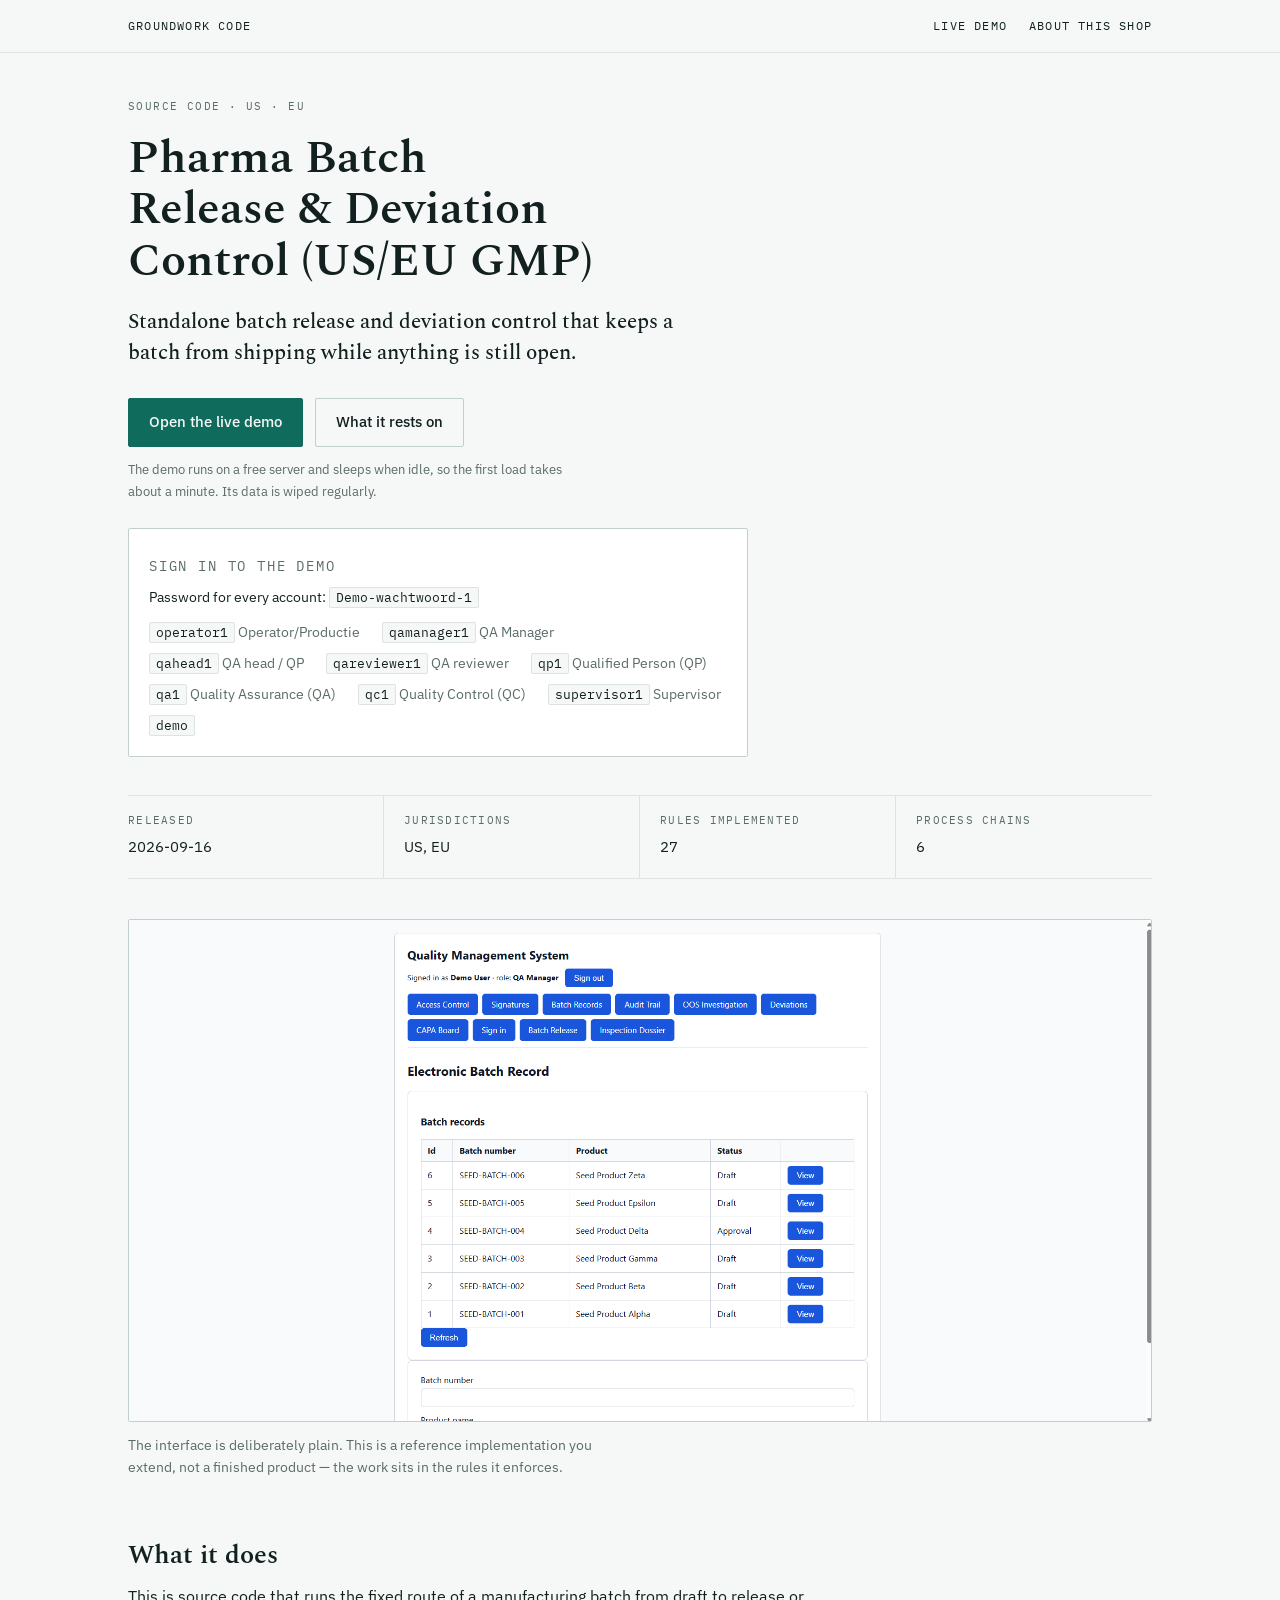
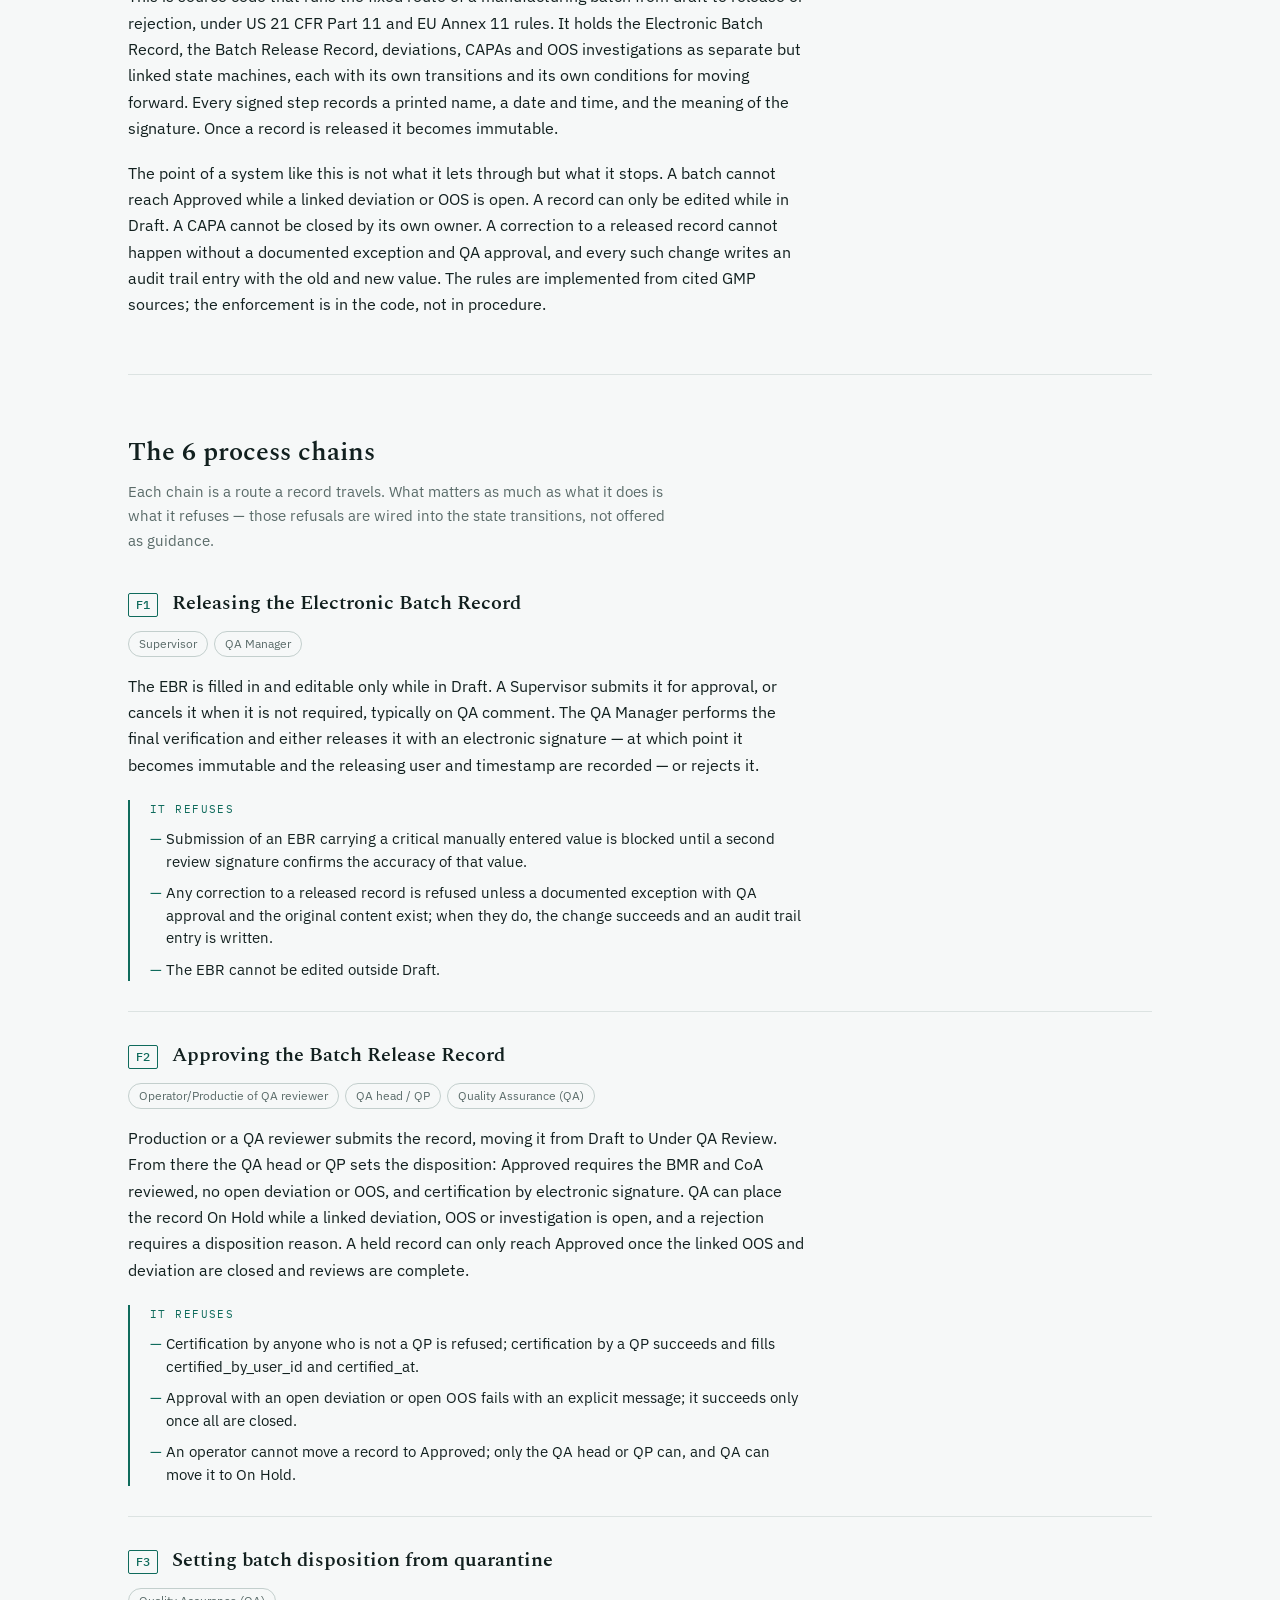
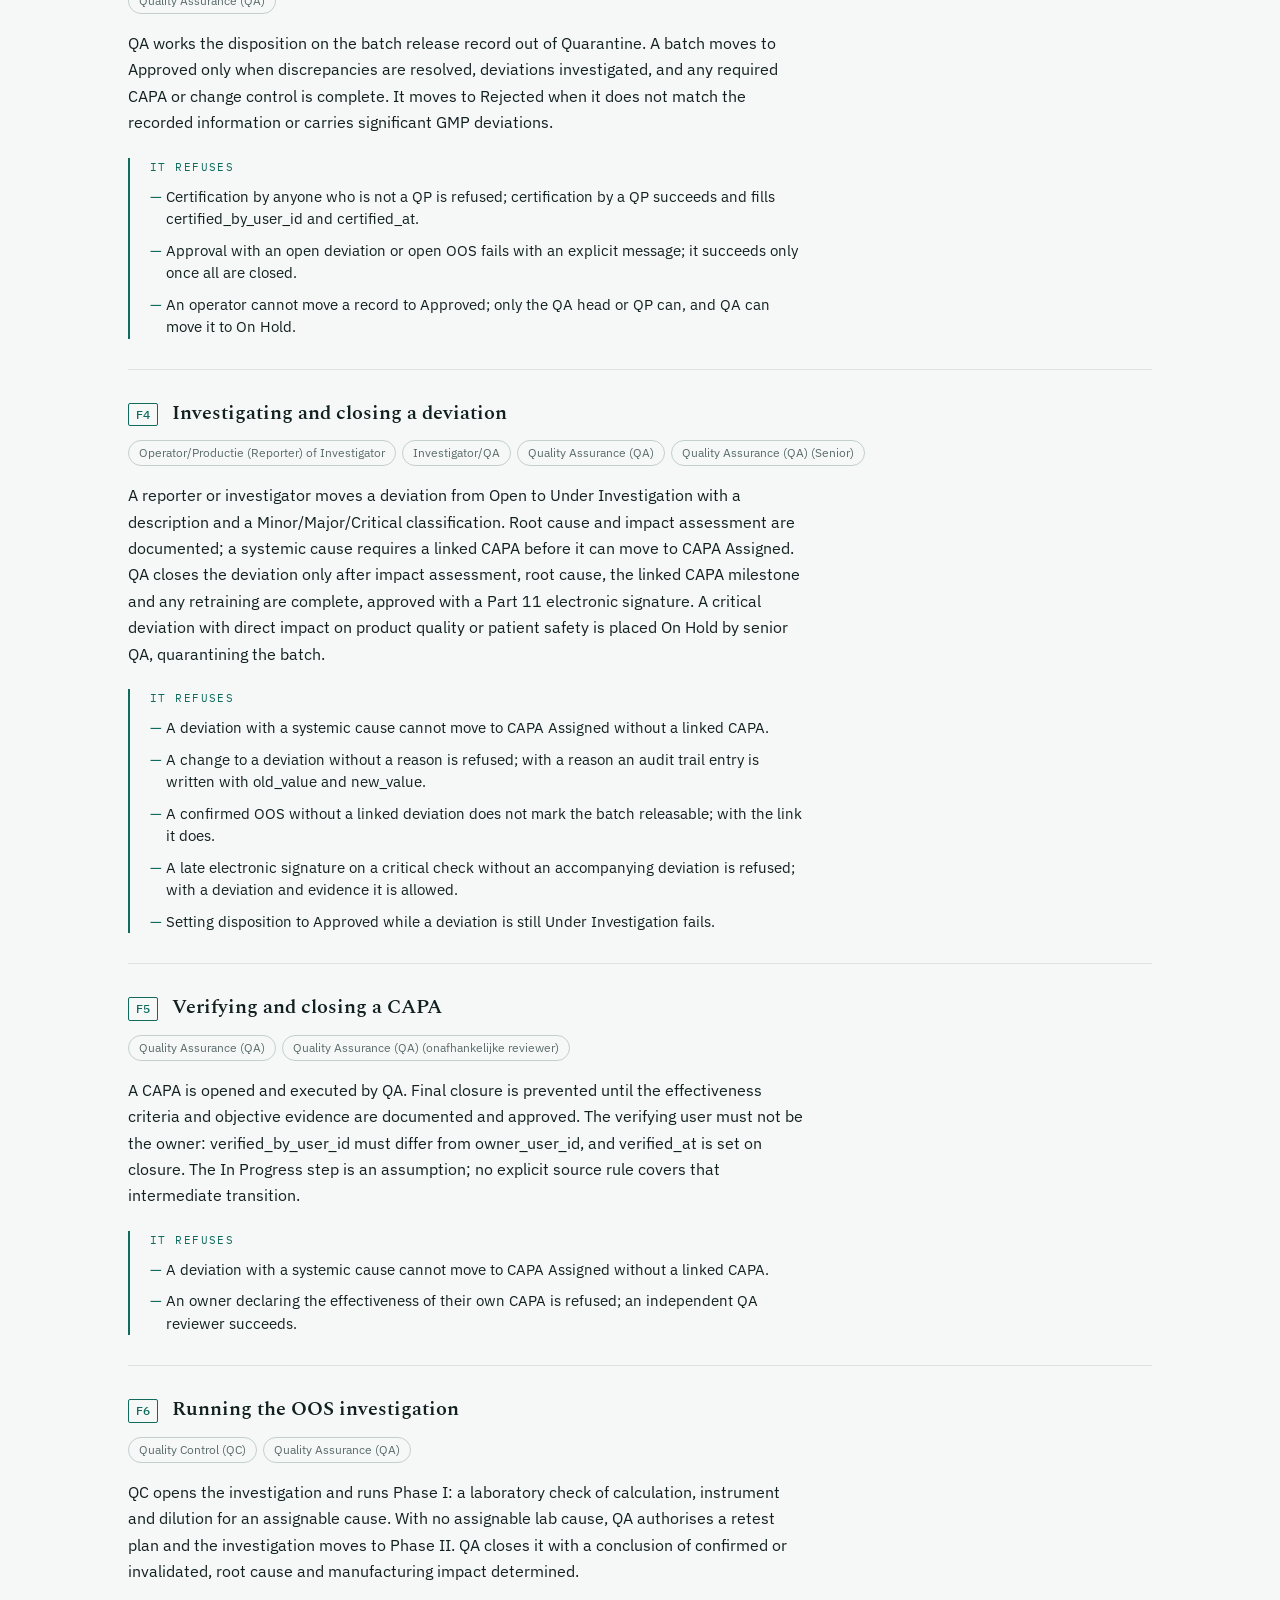
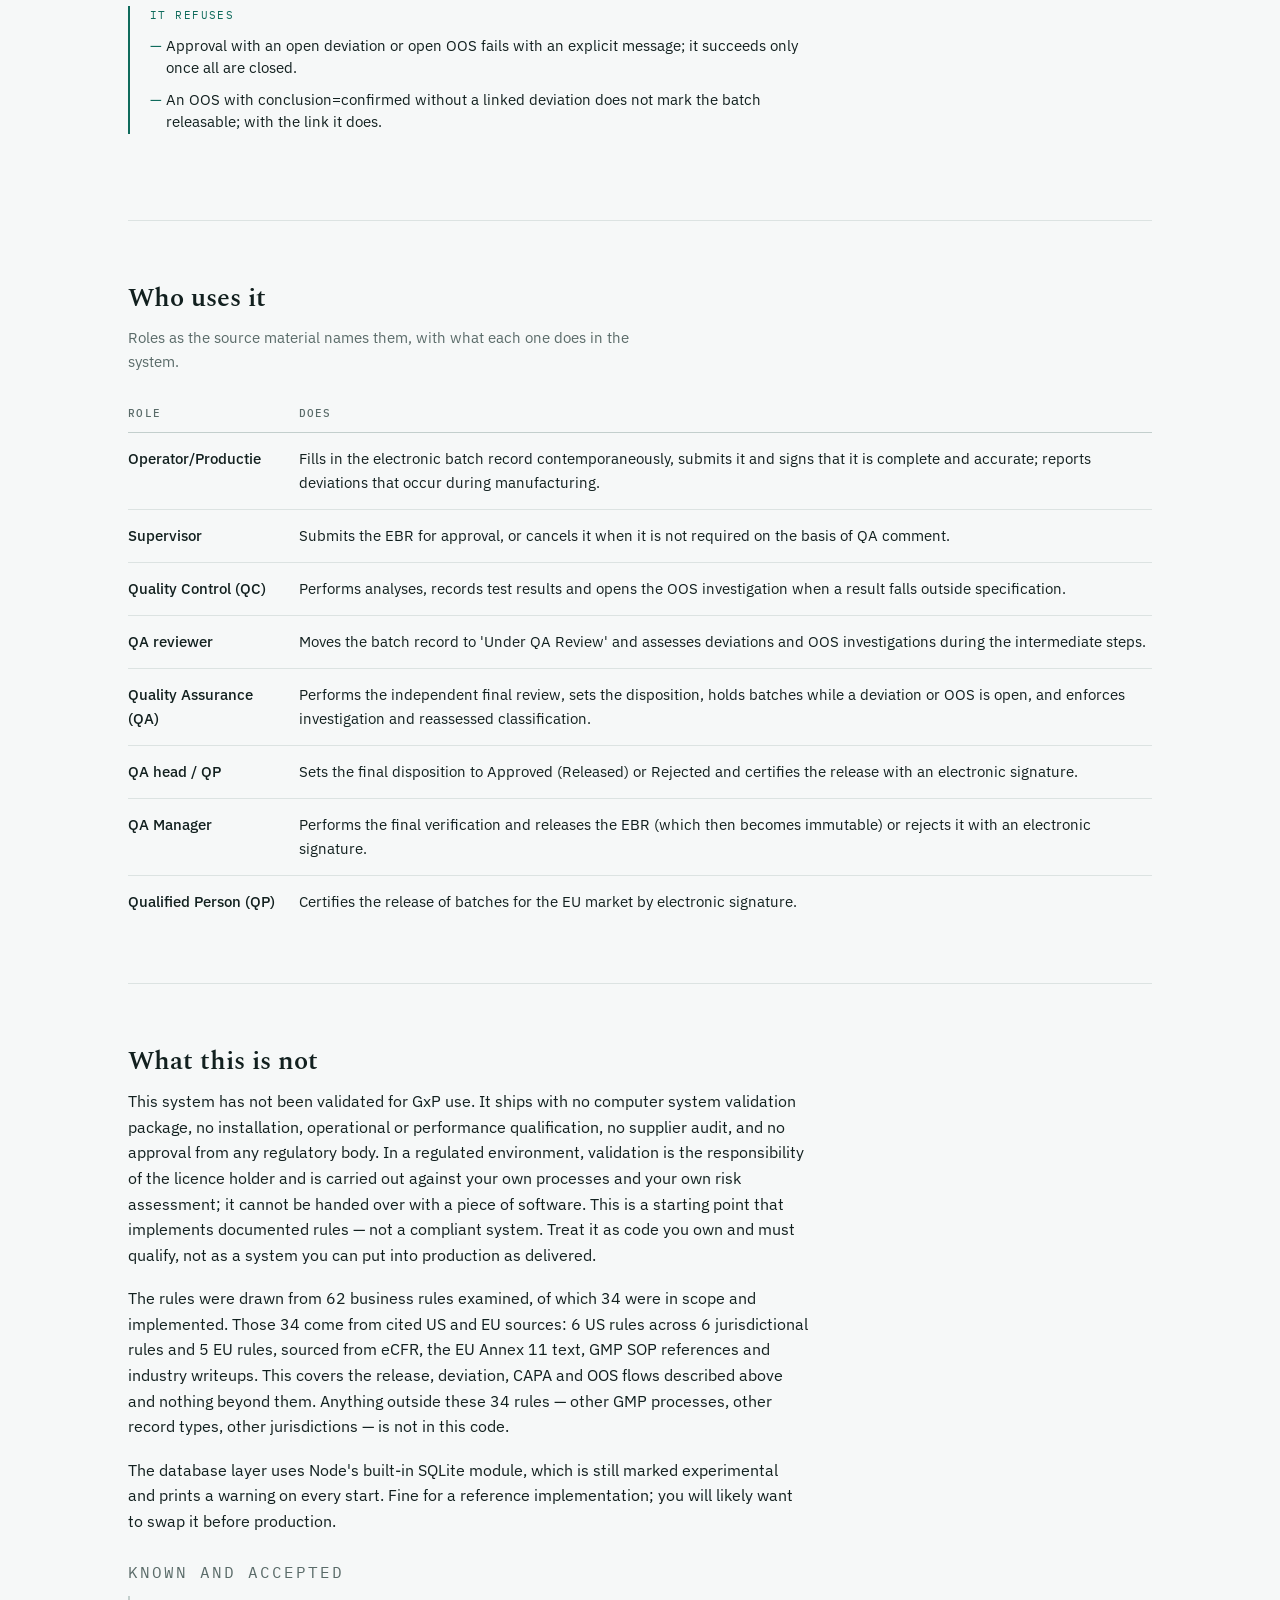
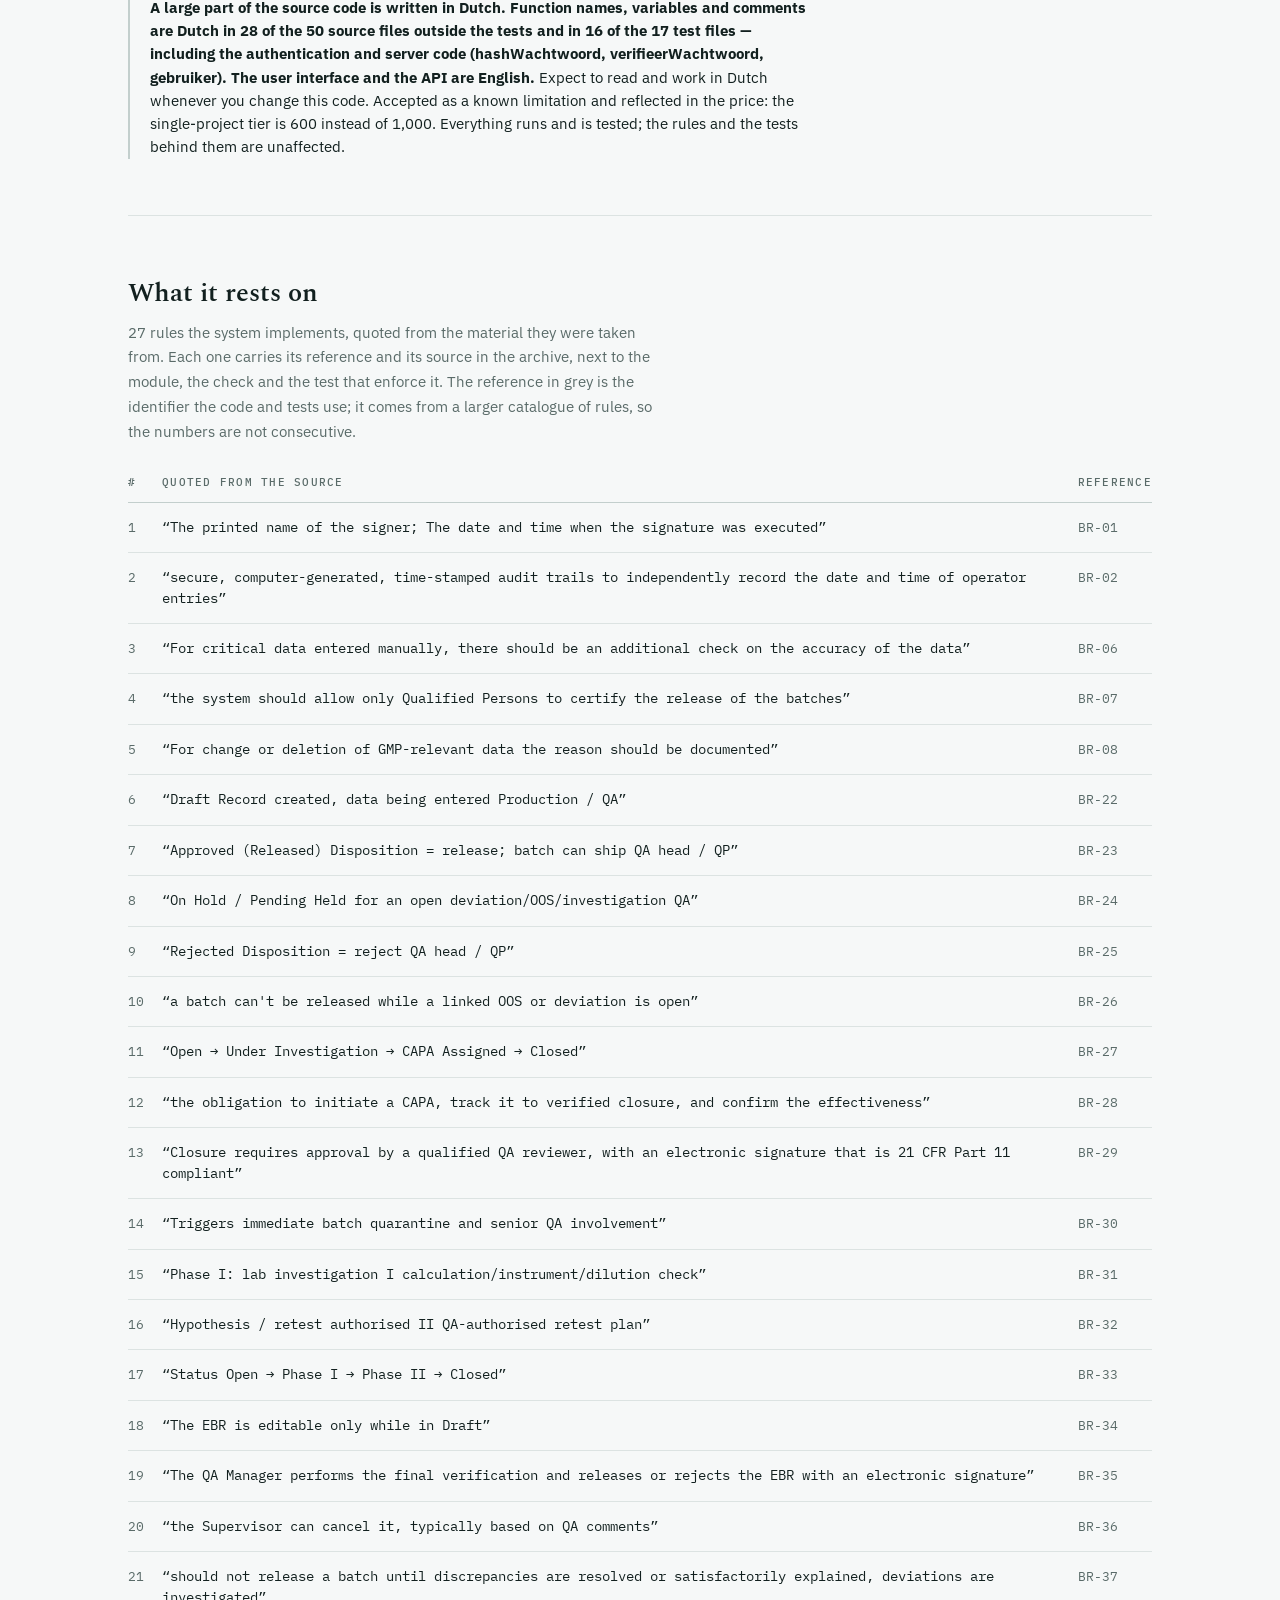
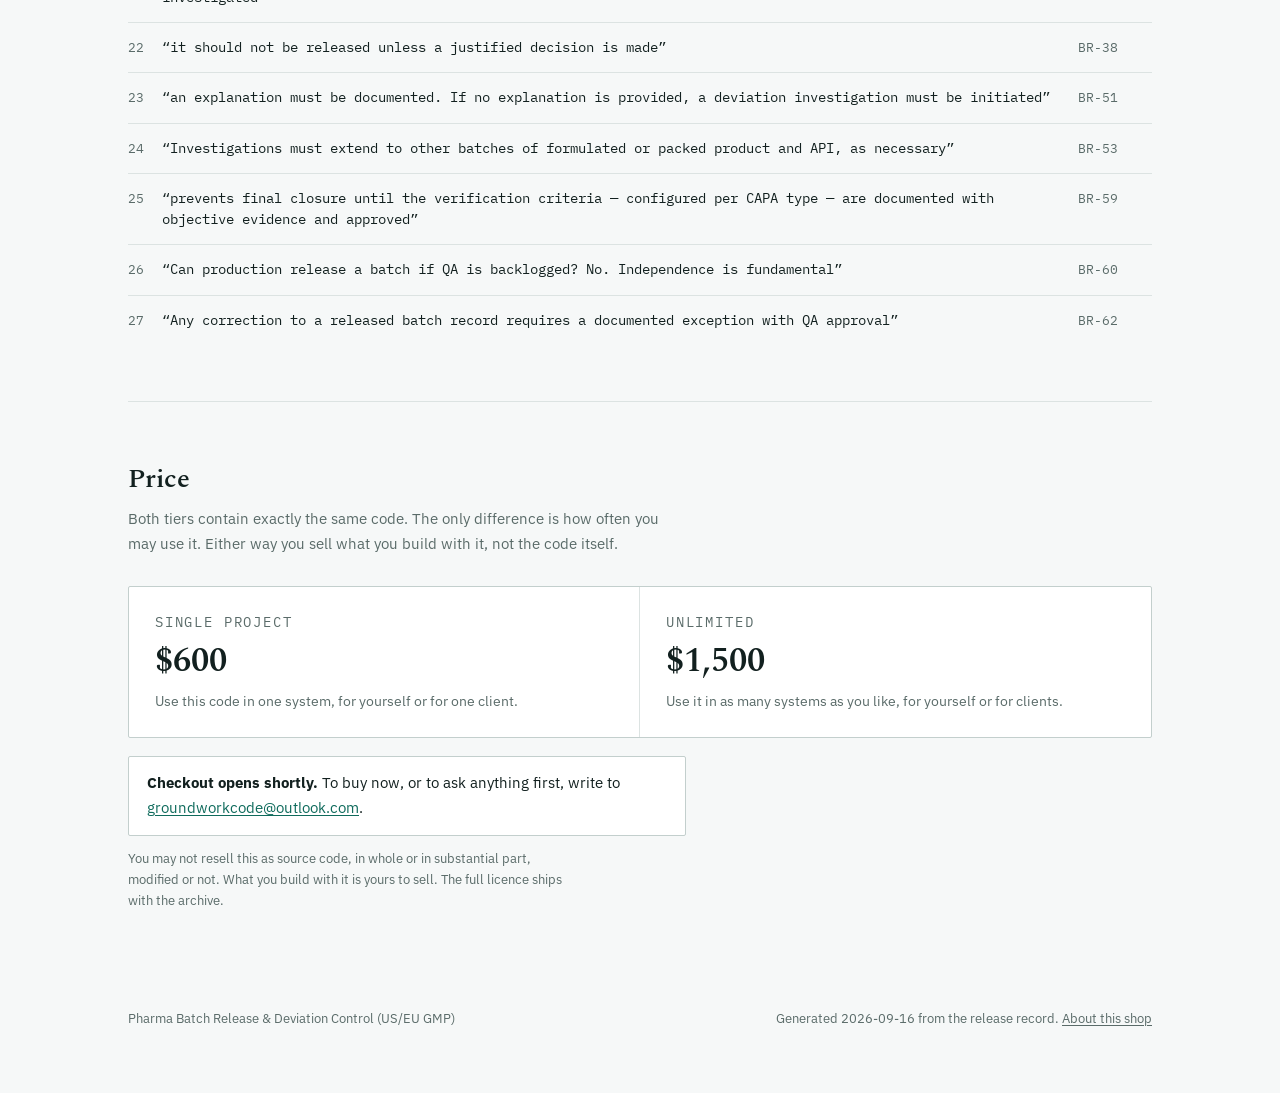
==== erp-pharma-food-regulated/index.html @ de634dc3 "Site build 2026-09-16" ====
<!doctype html>
<html lang="en">
<head>
<meta charset="utf-8">
<meta name="viewport" content="width=device-width,initial-scale=1">
<title>Pharma Batch Release &amp; Deviation Control (US/EU GMP)</title>
<meta name="description" content="Standalone batch release and deviation control that keeps a batch from shipping while anything is still open.">
<link rel="preconnect" href="https://fonts.googleapis.com">
<link rel="preconnect" href="https://fonts.gstatic.com" crossorigin>
<link rel="stylesheet" href="https://fonts.googleapis.com/css2?family=IBM+Plex+Mono:wght@400;500&family=IBM+Plex+Sans:wght@400;500;600&family=Spectral:wght@500;600&display=swap">
<link rel="stylesheet" href="../stijl.css">
</head>
<body>
<div class="bar"><div class="wrap">
  <a href="../">Groundwork Code</a>
  <nav><a href="https://pharma-batch-demo.onrender.com/" rel="noopener">Live demo</a><a href="../about/">About this shop</a></nav>
</div></div>

<div class="wrap"><header class="masthead">
<p class="eyebrow">Source code · US · EU</p>
<h1>Pharma Batch Release &amp; Deviation Control (US/EU GMP)</h1>
<p class="promise">Standalone batch release and deviation control that keeps a batch from shipping while anything is still open.</p>
<div class="actions"><a class="btn btn-primary" href="https://pharma-batch-demo.onrender.com/" rel="noopener" target="_blank">Open the live demo</a><a class="btn btn-ghost" href="#rests">What it rests on</a></div>
<p class="note">The demo runs on a free server and sleeps when idle, so the first load takes about a minute. Its data is wiped regularly.</p>
<div class="signin"><p class="eyebrow">Sign in to the demo</p><p>Password for every account: <code>Demo-wachtwoord-1</code></p><ul><li><code>operator1</code> <span>Operator/Productie</span></li><li><code>qamanager1</code> <span>QA Manager</span></li><li><code>qahead1</code> <span>QA head / QP</span></li><li><code>qareviewer1</code> <span>QA reviewer</span></li><li><code>qp1</code> <span>Qualified Person (QP)</span></li><li><code>qa1</code> <span>Quality Assurance (QA)</span></li><li><code>qc1</code> <span>Quality Control (QC)</span></li><li><code>supervisor1</code> <span>Supervisor</span></li><li><code>demo</code></li></ul></div>
<dl class="record"><div><dt>Released</dt><dd>2026-09-16</dd></div><div><dt>Jurisdictions</dt><dd>US, EU</dd></div><div><dt>Rules implemented</dt><dd>27</dd></div><div><dt>Process chains</dt><dd>6</dd></div></dl></header>
<figure class="beeld"><img src="screenshots/product.png" alt="The application, signed in" loading="lazy"><figcaption>The interface is deliberately plain. This is a reference implementation you extend, not a finished product — the work sits in the rules it enforces.</figcaption></figure>
<section><h2>What it does</h2><div class="col">
<p>This is source code that runs the fixed route of a manufacturing batch from draft to release or rejection, under US 21 CFR Part 11 and EU Annex 11 rules. It holds the Electronic Batch Record, the Batch Release Record, deviations, CAPAs and OOS investigations as separate but linked state machines, each with its own transitions and its own conditions for moving forward. Every signed step records a printed name, a date and time, and the meaning of the signature. Once a record is released it becomes immutable.</p>
<p>The point of a system like this is not what it lets through but what it stops. A batch cannot reach Approved while a linked deviation or OOS is open. A record can only be edited while in Draft. A CAPA cannot be closed by its own owner. A correction to a released record cannot happen without a documented exception and QA approval, and every such change writes an audit trail entry with the old and new value. The rules are implemented from cited GMP sources; the enforcement is in the code, not in procedure.</p>
</div></section>
<section><h2>The 6 process chains</h2><p class="lede">Each chain is a route a record travels. What matters as much as what it does is what it refuses — those refusals are wired into the state transitions, not offered as guidance.</p>
<article class="flow"><div class="flow-head"><span class="fid">F1</span><h3>Releasing the Electronic Batch Record</h3></div>
<div class="roles"><span class="role">Supervisor</span><span class="role">QA Manager</span></div>
<p>The EBR is filled in and editable only while in Draft. A Supervisor submits it for approval, or cancels it when it is not required, typically on QA comment. The QA Manager performs the final verification and either releases it with an electronic signature — at which point it becomes immutable and the releasing user and timestamp are recorded — or rejects it.</p>
<div class="refuses"><p class="eyebrow">It refuses</p><ul><li>Submission of an EBR carrying a critical manually entered value is blocked until a second review signature confirms the accuracy of that value.</li><li>Any correction to a released record is refused unless a documented exception with QA approval and the original content exist; when they do, the change succeeds and an audit trail entry is written.</li><li>The EBR cannot be edited outside Draft.</li></ul></div>
</article>
<article class="flow"><div class="flow-head"><span class="fid">F2</span><h3>Approving the Batch Release Record</h3></div>
<div class="roles"><span class="role">Operator/Productie of QA reviewer</span><span class="role">QA head / QP</span><span class="role">Quality Assurance (QA)</span></div>
<p>Production or a QA reviewer submits the record, moving it from Draft to Under QA Review. From there the QA head or QP sets the disposition: Approved requires the BMR and CoA reviewed, no open deviation or OOS, and certification by electronic signature. QA can place the record On Hold while a linked deviation, OOS or investigation is open, and a rejection requires a disposition reason. A held record can only reach Approved once the linked OOS and deviation are closed and reviews are complete.</p>
<div class="refuses"><p class="eyebrow">It refuses</p><ul><li>Certification by anyone who is not a QP is refused; certification by a QP succeeds and fills certified_by_user_id and certified_at.</li><li>Approval with an open deviation or open OOS fails with an explicit message; it succeeds only once all are closed.</li><li>An operator cannot move a record to Approved; only the QA head or QP can, and QA can move it to On Hold.</li></ul></div>
</article>
<article class="flow"><div class="flow-head"><span class="fid">F3</span><h3>Setting batch disposition from quarantine</h3></div>
<div class="roles"><span class="role">Quality Assurance (QA)</span></div>
<p>QA works the disposition on the batch release record out of Quarantine. A batch moves to Approved only when discrepancies are resolved, deviations investigated, and any required CAPA or change control is complete. It moves to Rejected when it does not match the recorded information or carries significant GMP deviations.</p>
<div class="refuses"><p class="eyebrow">It refuses</p><ul><li>Certification by anyone who is not a QP is refused; certification by a QP succeeds and fills certified_by_user_id and certified_at.</li><li>Approval with an open deviation or open OOS fails with an explicit message; it succeeds only once all are closed.</li><li>An operator cannot move a record to Approved; only the QA head or QP can, and QA can move it to On Hold.</li></ul></div>
</article>
<article class="flow"><div class="flow-head"><span class="fid">F4</span><h3>Investigating and closing a deviation</h3></div>
<div class="roles"><span class="role">Operator/Productie (Reporter) of Investigator</span><span class="role">Investigator/QA</span><span class="role">Quality Assurance (QA)</span><span class="role">Quality Assurance (QA) (Senior)</span></div>
<p>A reporter or investigator moves a deviation from Open to Under Investigation with a description and a Minor/Major/Critical classification. Root cause and impact assessment are documented; a systemic cause requires a linked CAPA before it can move to CAPA Assigned. QA closes the deviation only after impact assessment, root cause, the linked CAPA milestone and any retraining are complete, approved with a Part 11 electronic signature. A critical deviation with direct impact on product quality or patient safety is placed On Hold by senior QA, quarantining the batch.</p>
<div class="refuses"><p class="eyebrow">It refuses</p><ul><li>A deviation with a systemic cause cannot move to CAPA Assigned without a linked CAPA.</li><li>A change to a deviation without a reason is refused; with a reason an audit trail entry is written with old_value and new_value.</li><li>A confirmed OOS without a linked deviation does not mark the batch releasable; with the link it does.</li><li>A late electronic signature on a critical check without an accompanying deviation is refused; with a deviation and evidence it is allowed.</li><li>Setting disposition to Approved while a deviation is still Under Investigation fails.</li></ul></div>
</article>
<article class="flow"><div class="flow-head"><span class="fid">F5</span><h3>Verifying and closing a CAPA</h3></div>
<div class="roles"><span class="role">Quality Assurance (QA)</span><span class="role">Quality Assurance (QA) (onafhankelijke reviewer)</span></div>
<p>A CAPA is opened and executed by QA. Final closure is prevented until the effectiveness criteria and objective evidence are documented and approved. The verifying user must not be the owner: verified_by_user_id must differ from owner_user_id, and verified_at is set on closure. The In Progress step is an assumption; no explicit source rule covers that intermediate transition.</p>
<div class="refuses"><p class="eyebrow">It refuses</p><ul><li>A deviation with a systemic cause cannot move to CAPA Assigned without a linked CAPA.</li><li>An owner declaring the effectiveness of their own CAPA is refused; an independent QA reviewer succeeds.</li></ul></div>
</article>
<article class="flow"><div class="flow-head"><span class="fid">F6</span><h3>Running the OOS investigation</h3></div>
<div class="roles"><span class="role">Quality Control (QC)</span><span class="role">Quality Assurance (QA)</span></div>
<p>QC opens the investigation and runs Phase I: a laboratory check of calculation, instrument and dilution for an assignable cause. With no assignable lab cause, QA authorises a retest plan and the investigation moves to Phase II. QA closes it with a conclusion of confirmed or invalidated, root cause and manufacturing impact determined.</p>
<div class="refuses"><p class="eyebrow">It refuses</p><ul><li>Approval with an open deviation or open OOS fails with an explicit message; it succeeds only once all are closed.</li><li>An OOS with conclusion=confirmed without a linked deviation does not mark the batch releasable; with the link it does.</li></ul></div>
</article>
</section>
<section><h2>Who uses it</h2><p class="lede">Roles as the source material names them, with what each one does in the system.</p><div class="scroll"><table><thead><tr><th>Role</th><th>Does</th></tr></thead><tbody>
<tr><td class="rolename">Operator/Productie</td><td>Fills in the electronic batch record contemporaneously, submits it and signs that it is complete and accurate; reports deviations that occur during manufacturing.</td></tr>
<tr><td class="rolename">Supervisor</td><td>Submits the EBR for approval, or cancels it when it is not required on the basis of QA comment.</td></tr>
<tr><td class="rolename">Quality Control (QC)</td><td>Performs analyses, records test results and opens the OOS investigation when a result falls outside specification.</td></tr>
<tr><td class="rolename">QA reviewer</td><td>Moves the batch record to &#x27;Under QA Review&#x27; and assesses deviations and OOS investigations during the intermediate steps.</td></tr>
<tr><td class="rolename">Quality Assurance (QA)</td><td>Performs the independent final review, sets the disposition, holds batches while a deviation or OOS is open, and enforces investigation and reassessed classification.</td></tr>
<tr><td class="rolename">QA head / QP</td><td>Sets the final disposition to Approved (Released) or Rejected and certifies the release with an electronic signature.</td></tr>
<tr><td class="rolename">QA Manager</td><td>Performs the final verification and releases the EBR (which then becomes immutable) or rejects it with an electronic signature.</td></tr>
<tr><td class="rolename">Qualified Person (QP)</td><td>Certifies the release of batches for the EU market by electronic signature.</td></tr>
</tbody></table></div></section>
<section><h2>What this is not</h2><div class="limits">
<p>This system has not been validated for GxP use. It ships with no computer system validation package, no installation, operational or performance qualification, no supplier audit, and no approval from any regulatory body. In a regulated environment, validation is the responsibility of the licence holder and is carried out against your own processes and your own risk assessment; it cannot be handed over with a piece of software. This is a starting point that implements documented rules — not a compliant system. Treat it as code you own and must qualify, not as a system you can put into production as delivered.</p>
<p>The rules were drawn from 62 business rules examined, of which 34 were in scope and implemented. Those 34 come from cited US and EU sources: 6 US rules across 6 jurisdictional rules and 5 EU rules, sourced from eCFR, the EU Annex 11 text, GMP SOP references and industry writeups. This covers the release, deviation, CAPA and OOS flows described above and nothing beyond them. Anything outside these 34 rules — other GMP processes, other record types, other jurisdictions — is not in this code.</p>
<p>The database layer uses Node&#x27;s built-in SQLite module, which is still marked experimental and prints a warning on every start. Fine for a reference implementation; you will likely want to swap it before production.</p>
<p class="eyebrow">Known and accepted</p><ul class="accepted">
<li><strong>A large part of the source code is written in Dutch. Function names, variables and comments are Dutch in 28 of the 50 source files outside the tests and in 16 of the 17 test files — including the authentication and server code (hashWachtwoord, verifieerWachtwoord, gebruiker). The user interface and the API are English.</strong> Expect to read and work in Dutch whenever you change this code. Accepted as a known limitation and reflected in the price: the single-project tier is 600 instead of 1,000. Everything runs and is tested; the rules and the tests behind them are unaffected.</li>
</ul>
</div></section>
<section id="rests"><h2>What it rests on</h2><p class="lede">27 rules the system implements, quoted from the material they were taken from. Each one carries its reference and its source in the archive, next to the module, the check and the test that enforce it. The reference in grey is the identifier the code and tests use; it comes from a larger catalogue of rules, so the numbers are not consecutive.</p><div class="scroll"><table><thead><tr><th>#</th><th>Quoted from the source</th><th>Reference</th></tr></thead><tbody>
<tr><td class="rid">1</td><td class="quote">“The printed name of the signer; The date and time when the signature was executed”</td><td class="rid">BR-01</td></tr>
<tr><td class="rid">2</td><td class="quote">“secure, computer-generated, time-stamped audit trails to independently record the date and time of operator entries”</td><td class="rid">BR-02</td></tr>
<tr><td class="rid">3</td><td class="quote">“For critical data entered manually, there should be an additional check on the accuracy of the data”</td><td class="rid">BR-06</td></tr>
<tr><td class="rid">4</td><td class="quote">“the system should allow only Qualified Persons to certify the release of the batches”</td><td class="rid">BR-07</td></tr>
<tr><td class="rid">5</td><td class="quote">“For change or deletion of GMP-relevant data the reason should be documented”</td><td class="rid">BR-08</td></tr>
<tr><td class="rid">6</td><td class="quote">“Draft Record created, data being entered Production / QA”</td><td class="rid">BR-22</td></tr>
<tr><td class="rid">7</td><td class="quote">“Approved (Released) Disposition = release; batch can ship QA head / QP”</td><td class="rid">BR-23</td></tr>
<tr><td class="rid">8</td><td class="quote">“On Hold / Pending Held for an open deviation/OOS/investigation QA”</td><td class="rid">BR-24</td></tr>
<tr><td class="rid">9</td><td class="quote">“Rejected Disposition = reject QA head / QP”</td><td class="rid">BR-25</td></tr>
<tr><td class="rid">10</td><td class="quote">“a batch can&#x27;t be released while a linked OOS or deviation is open”</td><td class="rid">BR-26</td></tr>
<tr><td class="rid">11</td><td class="quote">“Open → Under Investigation → CAPA Assigned → Closed”</td><td class="rid">BR-27</td></tr>
<tr><td class="rid">12</td><td class="quote">“the obligation to initiate a CAPA, track it to verified closure, and confirm the effectiveness”</td><td class="rid">BR-28</td></tr>
<tr><td class="rid">13</td><td class="quote">“Closure requires approval by a qualified QA reviewer, with an electronic signature that is 21 CFR Part 11 compliant”</td><td class="rid">BR-29</td></tr>
<tr><td class="rid">14</td><td class="quote">“Triggers immediate batch quarantine and senior QA involvement”</td><td class="rid">BR-30</td></tr>
<tr><td class="rid">15</td><td class="quote">“Phase I: lab investigation I calculation/instrument/dilution check”</td><td class="rid">BR-31</td></tr>
<tr><td class="rid">16</td><td class="quote">“Hypothesis / retest authorised II QA-authorised retest plan”</td><td class="rid">BR-32</td></tr>
<tr><td class="rid">17</td><td class="quote">“Status Open → Phase I → Phase II → Closed”</td><td class="rid">BR-33</td></tr>
<tr><td class="rid">18</td><td class="quote">“The EBR is editable only while in Draft”</td><td class="rid">BR-34</td></tr>
<tr><td class="rid">19</td><td class="quote">“The QA Manager performs the final verification and releases or rejects the EBR with an electronic signature”</td><td class="rid">BR-35</td></tr>
<tr><td class="rid">20</td><td class="quote">“the Supervisor can cancel it, typically based on QA comments”</td><td class="rid">BR-36</td></tr>
<tr><td class="rid">21</td><td class="quote">“should not release a batch until discrepancies are resolved or satisfactorily explained, deviations are investigated”</td><td class="rid">BR-37</td></tr>
<tr><td class="rid">22</td><td class="quote">“it should not be released unless a justified decision is made”</td><td class="rid">BR-38</td></tr>
<tr><td class="rid">23</td><td class="quote">“an explanation must be documented. If no explanation is provided, a deviation investigation must be initiated”</td><td class="rid">BR-51</td></tr>
<tr><td class="rid">24</td><td class="quote">“Investigations must extend to other batches of formulated or packed product and API, as necessary”</td><td class="rid">BR-53</td></tr>
<tr><td class="rid">25</td><td class="quote">“prevents final closure until the verification criteria — configured per CAPA type — are documented with objective evidence and approved”</td><td class="rid">BR-59</td></tr>
<tr><td class="rid">26</td><td class="quote">“Can production release a batch if QA is backlogged? No. Independence is fundamental”</td><td class="rid">BR-60</td></tr>
<tr><td class="rid">27</td><td class="quote">“Any correction to a released batch record requires a documented exception with QA approval”</td><td class="rid">BR-62</td></tr>
</tbody></table></div>
</section>
<section id="price"><h2>Price</h2><p class="lede">Both tiers contain exactly the same code. The only difference is how often you may use it. Either way you sell what you build with it, not the code itself.</p><div class="tiers">
<div class="tier"><p class="eyebrow">Single project</p><div class="amount">$600</div><p>Use this code in one system, for yourself or for one client.</p></div>
<div class="tier"><p class="eyebrow">Unlimited</p><div class="amount">$1,500</div><p>Use it in as many systems as you like, for yourself or for clients.</p></div>
</div>
<p class="shortly"><strong>Checkout opens shortly.</strong> To buy now, or to ask anything first, write to <a href="mailto:groundworkcode@outlook.com">groundworkcode@outlook.com</a>.</p>
<p class="note">You may not resell this as source code, in whole or in substantial part, modified or not. What you build with it is yours to sell. The full licence ships with the archive.</p></section>
</div>
<footer><div class="wrap">
  <span>Pharma Batch Release &amp; Deviation Control (US/EU GMP)</span>
  <span>Generated 2026-09-16 from the release record. <a href="../about/">About this shop</a></span>
</div></footer>
</body>
</html>
---- stijl.css ----
:root{
  --paper:#F6F8F8; --card:#FFFFFF; --ink:#12201F; --muted:#5A6B69;
  --hair:#DCE3E2; --hair-strong:#C3CFCD; --accent:#0F6B5C;
  --shadow:0 1px 2px rgba(18,32,31,.05);
  --serif:"Spectral",Georgia,"Times New Roman",serif;
  --sans:"IBM Plex Sans","Segoe UI",Helvetica,Arial,sans-serif;
  --mono:"IBM Plex Mono","SFMono-Regular",Consolas,monospace;
  --col:68ch; --wide:1080px;
}
@media (prefers-color-scheme:dark){
  :root:not([data-theme="light"]){
    --paper:#0E1615; --card:#141F1E; --ink:#E6EDEB; --muted:#93A5A2;
    --hair:#25332F; --hair-strong:#35473F; --accent:#5DCDB2;
    --shadow:0 1px 2px rgba(0,0,0,.4);
  }
}
:root[data-theme="dark"]{
  --paper:#0E1615; --card:#141F1E; --ink:#E6EDEB; --muted:#93A5A2;
  --hair:#25332F; --hair-strong:#35473F; --accent:#5DCDB2;
  --shadow:0 1px 2px rgba(0,0,0,.4);
}
*{box-sizing:border-box}
html{-webkit-text-size-adjust:100%}
body{margin:0;background:var(--paper);color:var(--ink);font-family:var(--sans);
  font-size:16px;line-height:1.65;-webkit-font-smoothing:antialiased}
.wrap{max-width:var(--wide);margin:0 auto;padding:0 28px}
.col{max-width:var(--col)}
h1,h2,h3{font-family:var(--serif);font-weight:600;text-wrap:balance;margin:0}
a{color:var(--accent);text-decoration-thickness:1px;text-underline-offset:2px}
:focus-visible{outline:2px solid var(--accent);outline-offset:2px}
.eyebrow{font-family:var(--mono);font-size:11px;letter-spacing:.13em;
  text-transform:uppercase;color:var(--muted);margin:0}

/* ---- sitebalk ---- */
.bar{border-bottom:1px solid var(--hair)}
.bar .wrap{display:flex;justify-content:space-between;align-items:center;
  gap:16px;padding-top:16px;padding-bottom:16px}
.bar a{font-family:var(--mono);font-size:12px;letter-spacing:.1em;
  text-transform:uppercase;text-decoration:none;color:var(--ink)}
.bar a:hover{color:var(--accent)}
.bar nav{display:flex;gap:22px}
footer a{color:inherit}

/* ---- kop van een beheerst document ---- */
.masthead{border-bottom:1px solid var(--hair);padding:44px 0 0}
.masthead.plain{padding-bottom:40px}
h1{font-size:clamp(30px,4.6vw,46px);line-height:1.12;margin:18px 0 0;max-width:22ch}
.promise{font-size:clamp(18px,2.2vw,21px);line-height:1.45;margin:20px 0 0;
  max-width:52ch;font-family:var(--serif);font-weight:500}
.actions{display:flex;flex-wrap:wrap;gap:12px;align-items:center;margin:30px 0 0}
.btn{display:inline-flex;align-items:center;gap:9px;font-weight:500;font-size:15px;
  padding:11px 20px;border-radius:2px;text-decoration:none;border:1px solid transparent}
.btn-primary{background:var(--accent);color:var(--paper);border-color:var(--accent)}
.btn-primary:hover{filter:brightness(1.08)}
.btn-ghost{color:var(--ink);border-color:var(--hair-strong)}
.btn-ghost:hover{border-color:var(--accent);color:var(--accent)}
.note{font-size:13px;color:var(--muted);margin:12px 0 0;max-width:56ch}
/* ---- inloggen op de demo ---- */
.signin{margin:26px 0 0;padding:18px 20px;border:1px solid var(--hair-strong);
  border-radius:2px;background:var(--card);max-width:62ch}
.signin p{margin:8px 0 0;font-size:14px}
.signin ul{margin:12px 0 0;padding:0;list-style:none;display:flex;flex-wrap:wrap;
  gap:8px 22px}
.signin li{font-size:14px}
.signin li span{color:var(--muted)}
.signin code,.note code{font-family:var(--mono);font-size:13px;background:var(--paper);
  border:1px solid var(--hair);border-radius:2px;padding:1px 6px}
.record{display:grid;grid-template-columns:repeat(auto-fit,minmax(150px,1fr));
  margin:38px 0 0;border-top:1px solid var(--hair)}
.record div{padding:16px 18px 18px 20px;border-right:1px solid var(--hair)}
.record div:first-child{padding-left:0}
.record div:last-child{border-right:0}
.record dt{font-family:var(--mono);font-size:10.5px;letter-spacing:.12em;
  text-transform:uppercase;color:var(--muted);margin:0 0 6px}
.record dd{margin:0;font-size:15px;font-variant-numeric:tabular-nums}

section{padding:56px 0;border-bottom:1px solid var(--hair)}
section:last-of-type{border-bottom:0}
h2{font-size:clamp(21px,2.6vw,26px);margin:0 0 6px}
.lede{color:var(--muted);font-size:15px;margin:0 0 30px;max-width:60ch}
p{margin:0 0 18px}
.col p:last-child,.limits p:last-child{margin-bottom:0}

/* ---- flows ---- */
.flow{padding:30px 0;border-top:1px solid var(--hair)}
.flow:first-of-type{border-top:0;padding-top:6px}
.flow-head{display:flex;gap:14px;align-items:baseline;flex-wrap:wrap}
.fid{font-family:var(--mono);font-size:12px;font-weight:500;color:var(--accent);
  border:1px solid var(--accent);border-radius:2px;padding:1px 7px;flex:none}
.flow h3{font-size:20px;line-height:1.3}
.roles{display:flex;flex-wrap:wrap;gap:6px;margin:14px 0 0}
.role{font-size:12px;color:var(--muted);border:1px solid var(--hair-strong);
  border-radius:100px;padding:2px 10px}
.flow p{margin:16px 0 0;max-width:var(--col)}
.refuses{margin:22px 0 0;padding:0 0 0 20px;border-left:2px solid var(--accent);
  max-width:var(--col)}
.refuses .eyebrow{color:var(--accent)}
.refuses ul{margin:10px 0 0;padding:0;list-style:none;display:grid;gap:9px}
.refuses li{font-size:15px;line-height:1.5;position:relative;padding-left:16px}
.refuses li::before{content:"—";position:absolute;left:0;color:var(--accent)}
/* ---- het ene beeld ---- */
.beeld{margin:0;padding:40px 0 0}
.beeld img{display:block;width:100%;height:auto;border:1px solid var(--hair-strong);
  border-radius:2px}
.beeld figcaption{font-size:13.5px;color:var(--muted);margin:12px 0 0;
  max-width:62ch}

/* ---- tabellen ---- */
.scroll{overflow-x:auto}
table{width:100%;border-collapse:collapse;font-size:14.5px}
th{text-align:left;font-family:var(--mono);font-size:10.5px;letter-spacing:.12em;
  text-transform:uppercase;color:var(--muted);font-weight:500;
  padding:0 18px 10px 0;border-bottom:1px solid var(--hair-strong);white-space:nowrap}
td{padding:14px 18px 14px 0;border-bottom:1px solid var(--hair);vertical-align:top}
tr:last-child td{border-bottom:0}
td:last-child,th:last-child{padding-right:0}
.rid{font-family:var(--mono);font-size:13px;color:var(--muted);white-space:nowrap}
.quote{font-family:var(--mono);font-size:13.5px;line-height:1.55}
.para{color:var(--muted);font-style:italic}
.rolename{font-weight:500}
.limits{max-width:var(--col)}
.limits p{font-size:15.5px}
.limits .eyebrow{margin-top:26px}
.accepted{margin:10px 0 0;padding:0 0 0 20px;border-left:2px solid var(--hair-strong)}
.accepted li{list-style:none;font-size:15px;line-height:1.55;margin:0 0 10px}
.accepted li:last-child{margin-bottom:0}
pre{font-family:var(--mono);font-size:13.5px;line-height:1.8;background:var(--card);
  border:1px solid var(--hair);border-radius:2px;padding:18px 20px;overflow-x:auto;
  margin:0;box-shadow:var(--shadow)}

/* ---- prijs ---- */
.tiers{display:grid;grid-template-columns:repeat(auto-fit,minmax(240px,1fr));
  border:1px solid var(--hair-strong);border-radius:2px;overflow:hidden;
  background:var(--card)}
.tier{padding:24px 26px;border-right:1px solid var(--hair)}
.tier:last-child{border-right:0}
.amount{font-family:var(--serif);font-size:34px;font-weight:600;
  font-variant-numeric:tabular-nums;line-height:1.1;margin:8px 0 10px}
.tier p{font-size:14px;color:var(--muted);margin:0}
.tier .btn{margin-top:18px}
.shortly{margin:18px 0 0;padding:14px 18px;border:1px solid var(--hair-strong);
  border-radius:2px;background:var(--card);font-size:15px;max-width:62ch}

/* ---- catalogus ---- */
.intro{padding:56px 0 44px;border-bottom:1px solid var(--hair)}
.intro h1{max-width:18ch}
.intro p{max-width:60ch;font-size:17px;margin:20px 0 0}
.cards{display:grid;gap:0;border-top:1px solid var(--hair);margin:0;padding:0;
  list-style:none}
.cards li{border-bottom:1px solid var(--hair)}
.cards a.card{display:grid;grid-template-columns:1fr auto;gap:18px 32px;
  align-items:start;padding:30px 0;text-decoration:none;color:inherit}
.cards a.card:hover h2{color:var(--accent)}
.card h2{font-size:23px;margin:0 0 10px;max-width:24ch}
.card .promise{font-family:var(--sans);font-weight:400;font-size:16px;
  color:var(--muted);margin:0;max-width:62ch}
.card .meta{display:flex;gap:8px;flex-wrap:wrap;margin:14px 0 0}
.tag{font-family:var(--mono);font-size:11px;letter-spacing:.08em;
  text-transform:uppercase;color:var(--muted);border:1px solid var(--hair-strong);
  border-radius:2px;padding:2px 8px}
.tag.live{color:var(--accent);border-color:var(--accent)}
.card .price{font-family:var(--serif);font-size:26px;font-weight:600;
  font-variant-numeric:tabular-nums;white-space:nowrap;text-align:right}
.card .price small{display:block;font-family:var(--mono);font-size:10.5px;
  letter-spacing:.12em;text-transform:uppercase;color:var(--muted);
  font-weight:400;margin:4px 0 0}
.empty{padding:40px 0;color:var(--muted)}

footer{padding:40px 0 64px;color:var(--muted);font-size:13px}
footer .wrap{display:flex;justify-content:space-between;gap:20px;flex-wrap:wrap}
@media (max-width:640px){
  .record div{border-right:0;border-bottom:1px solid var(--hair)}
  section{padding:40px 0}
  .cards a.card{grid-template-columns:1fr}
  .card .price{text-align:left}
}
@media (prefers-reduced-motion:reduce){*{transition:none!important;animation:none!important}}
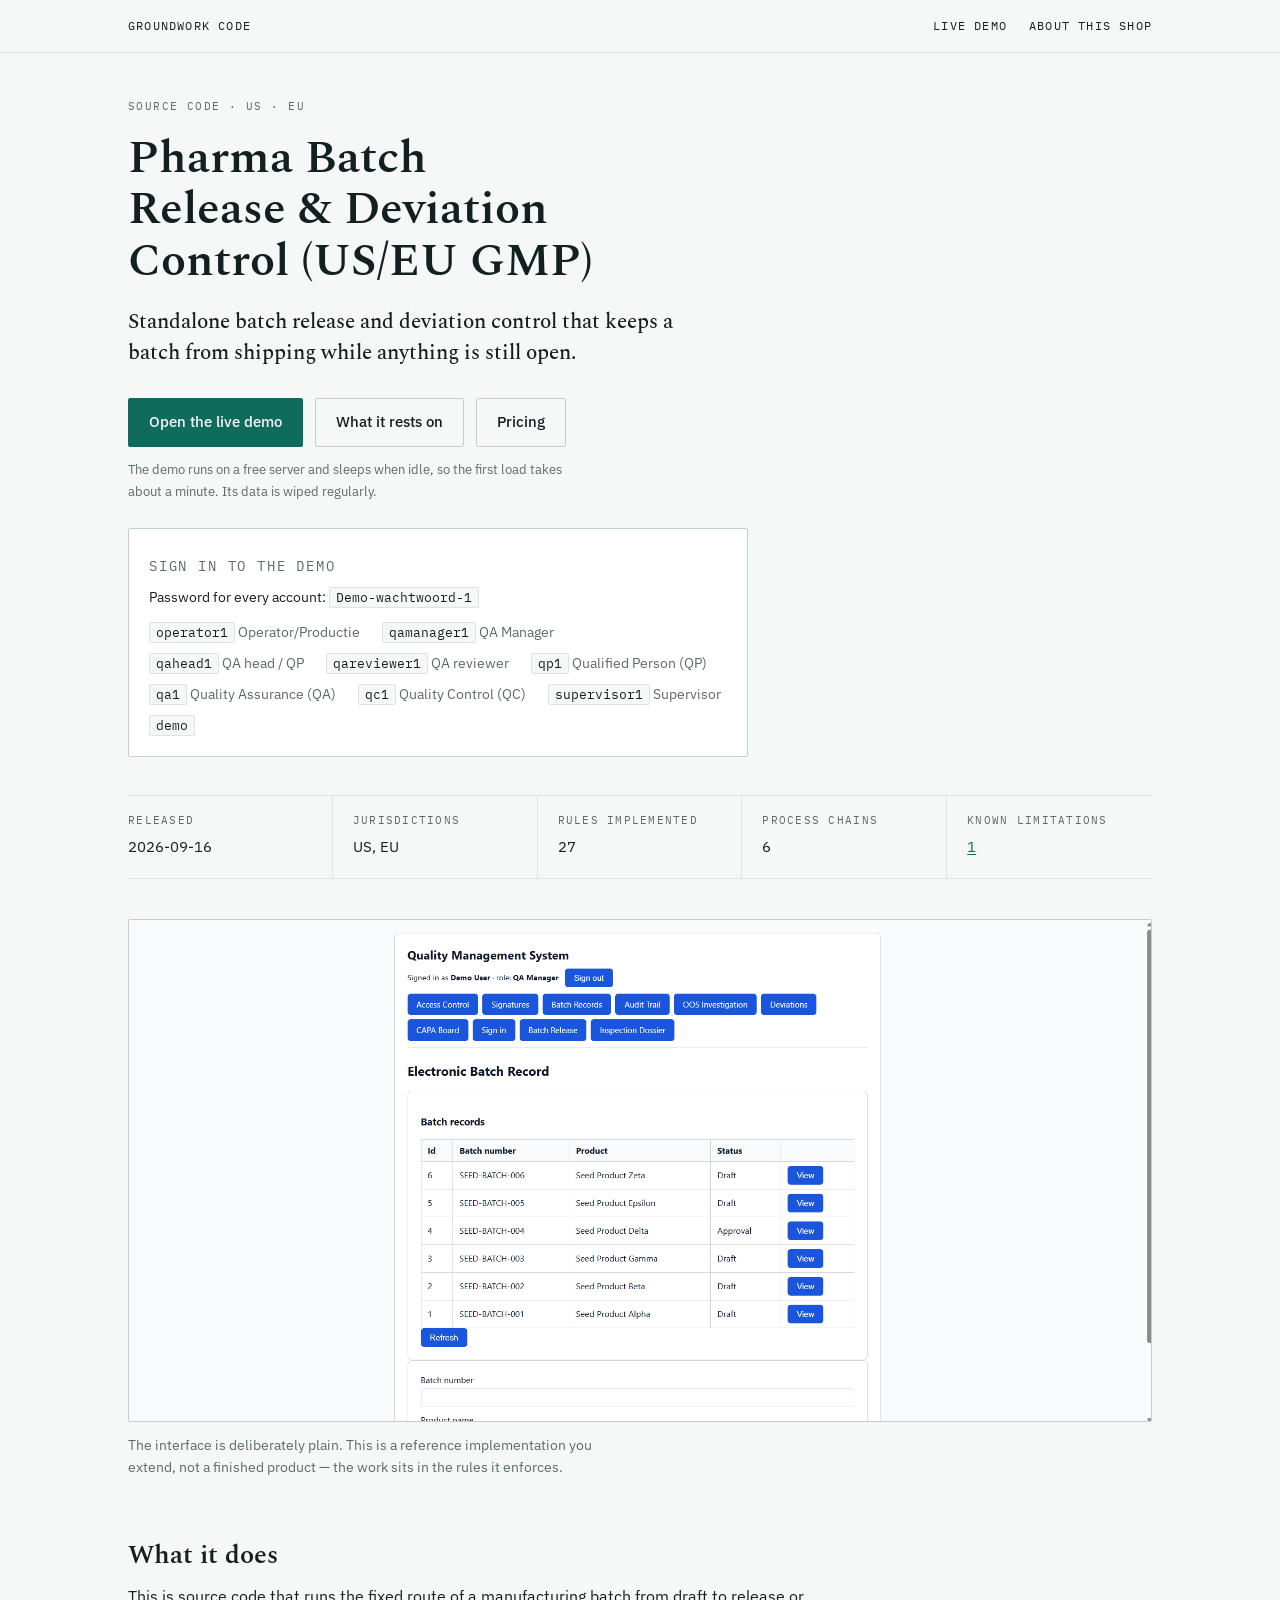
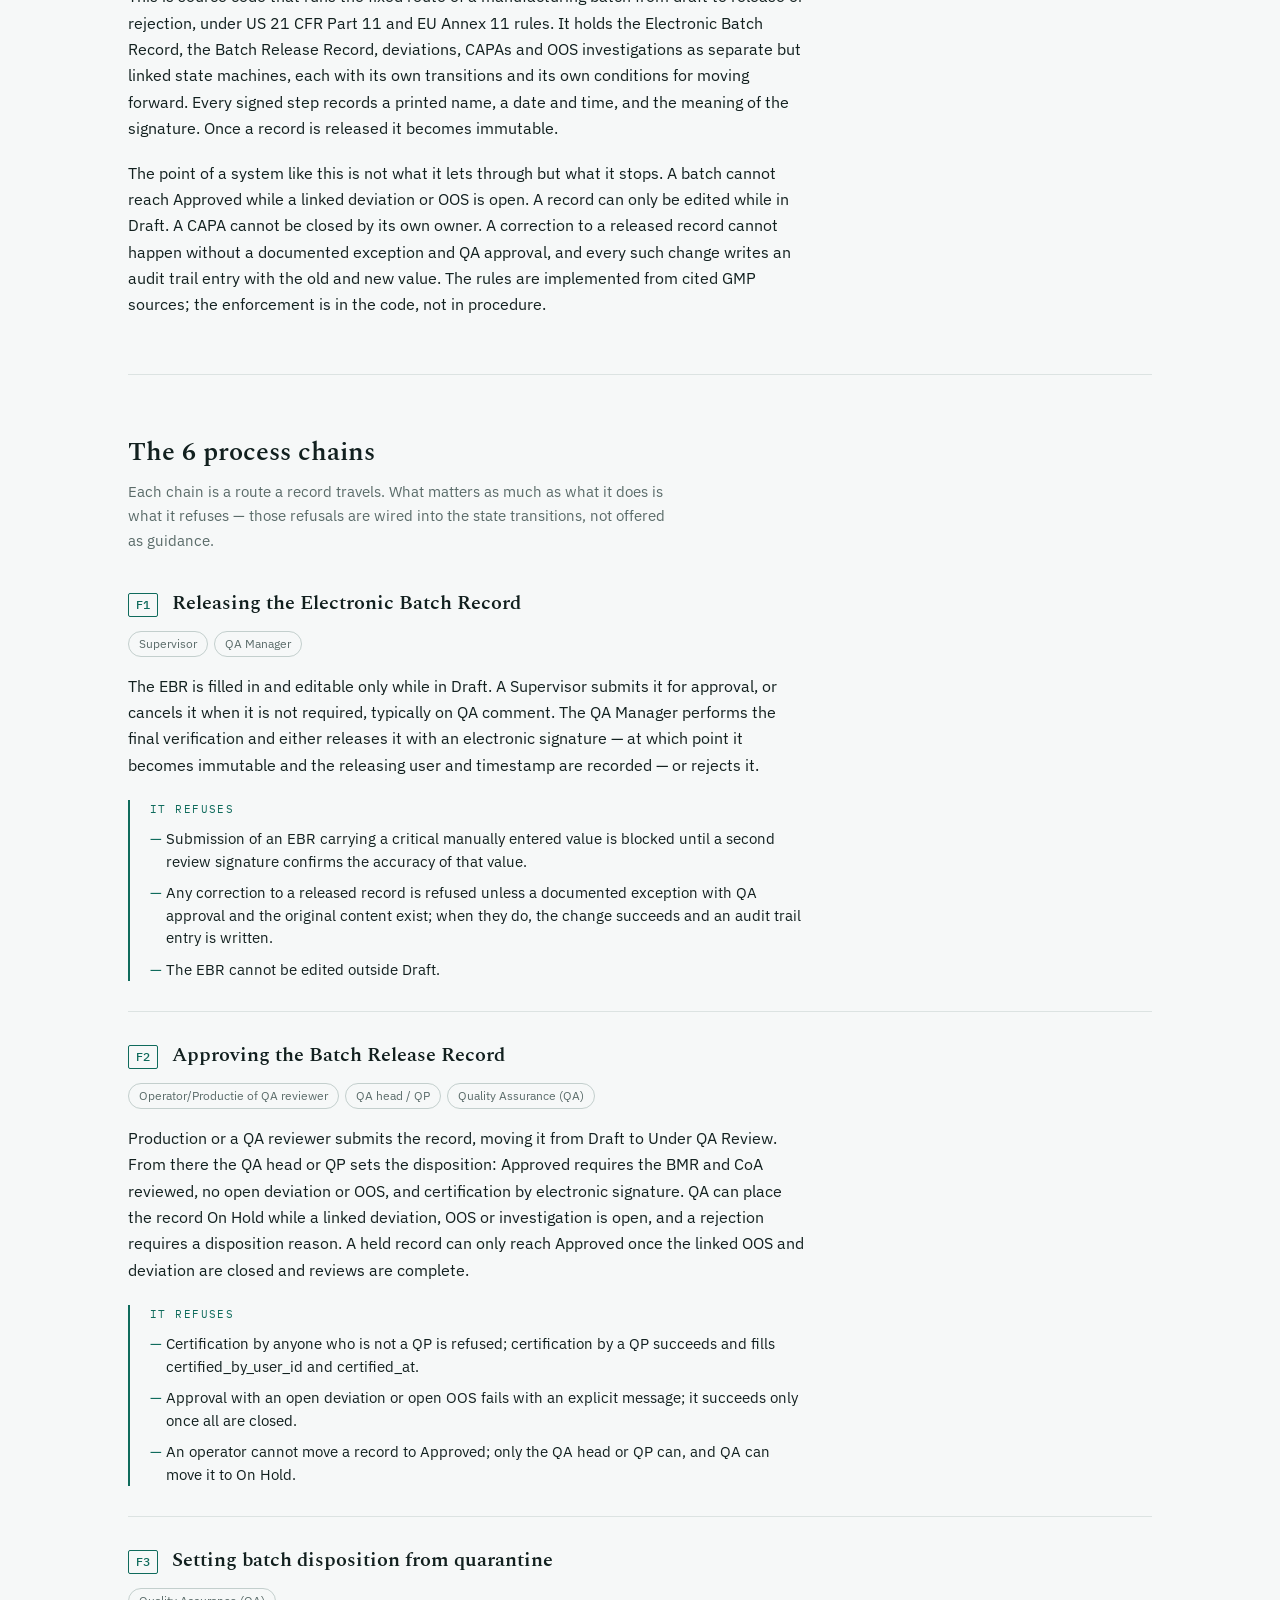
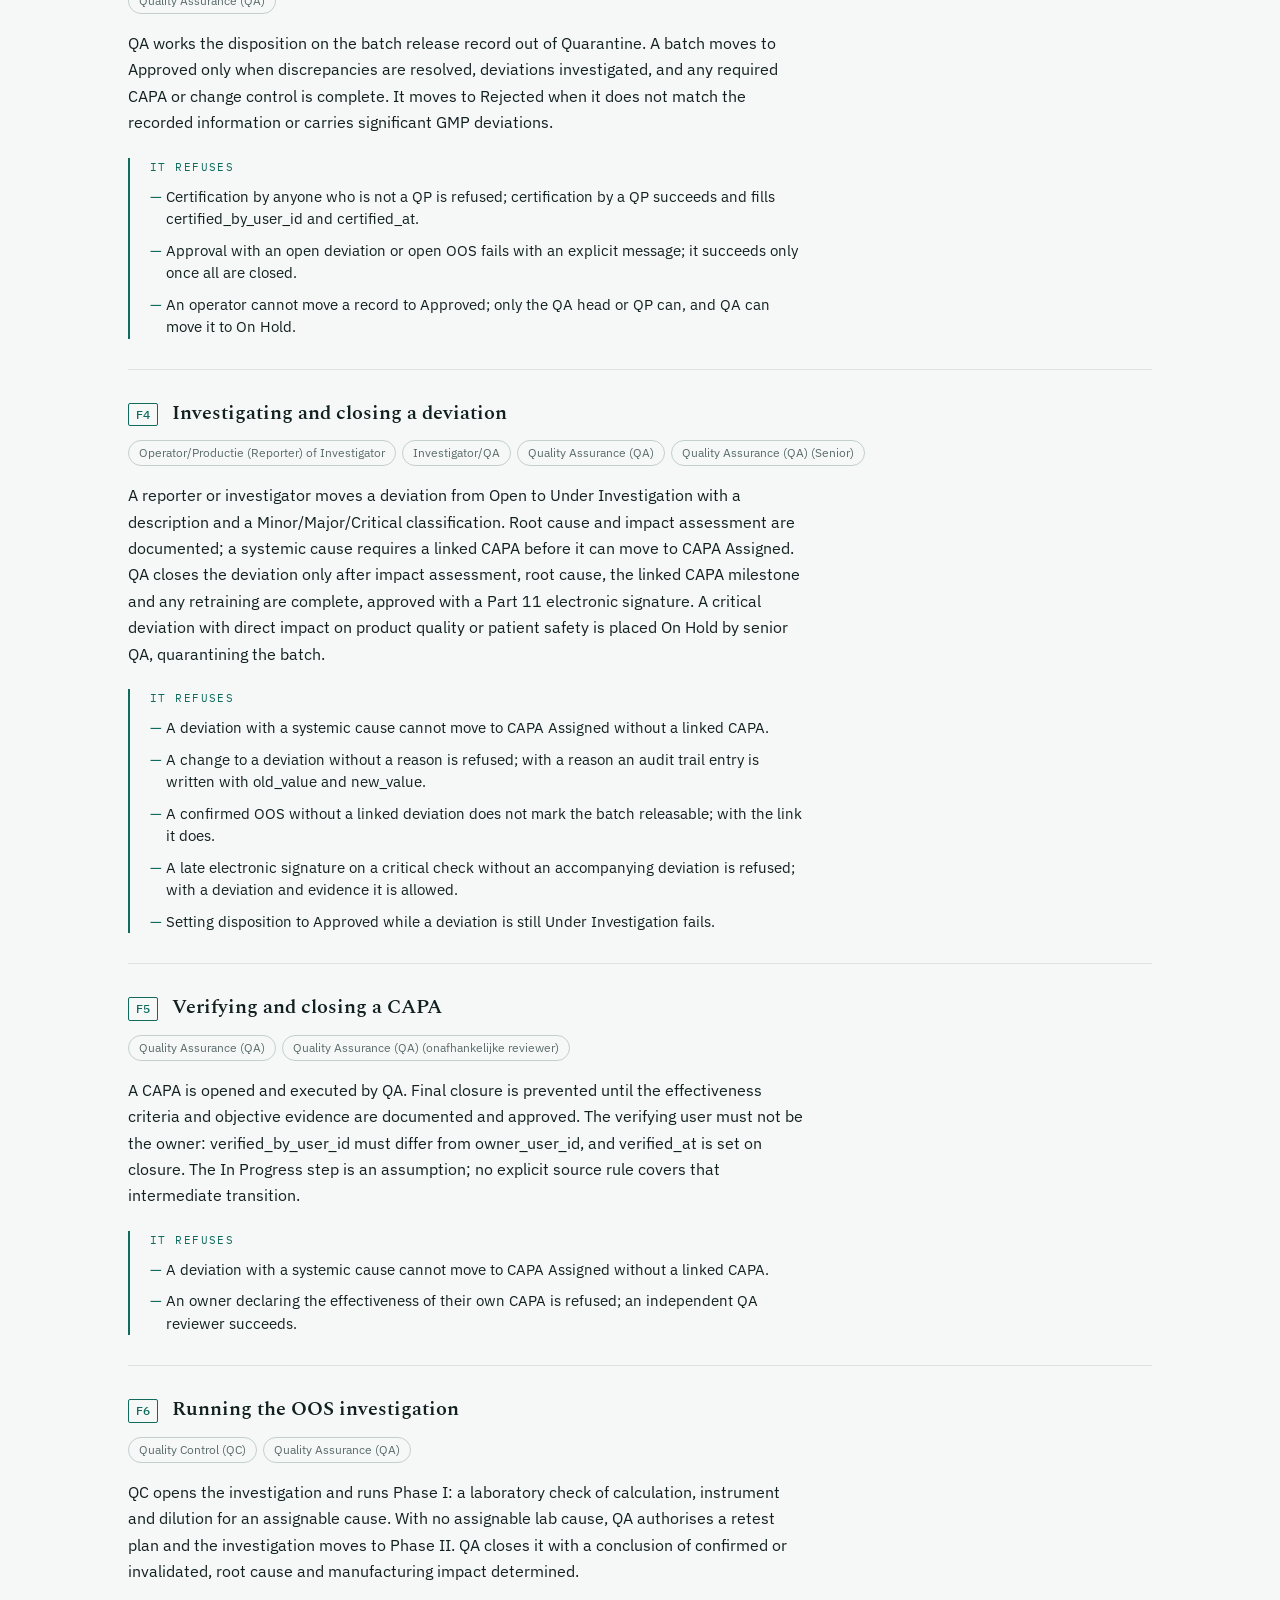
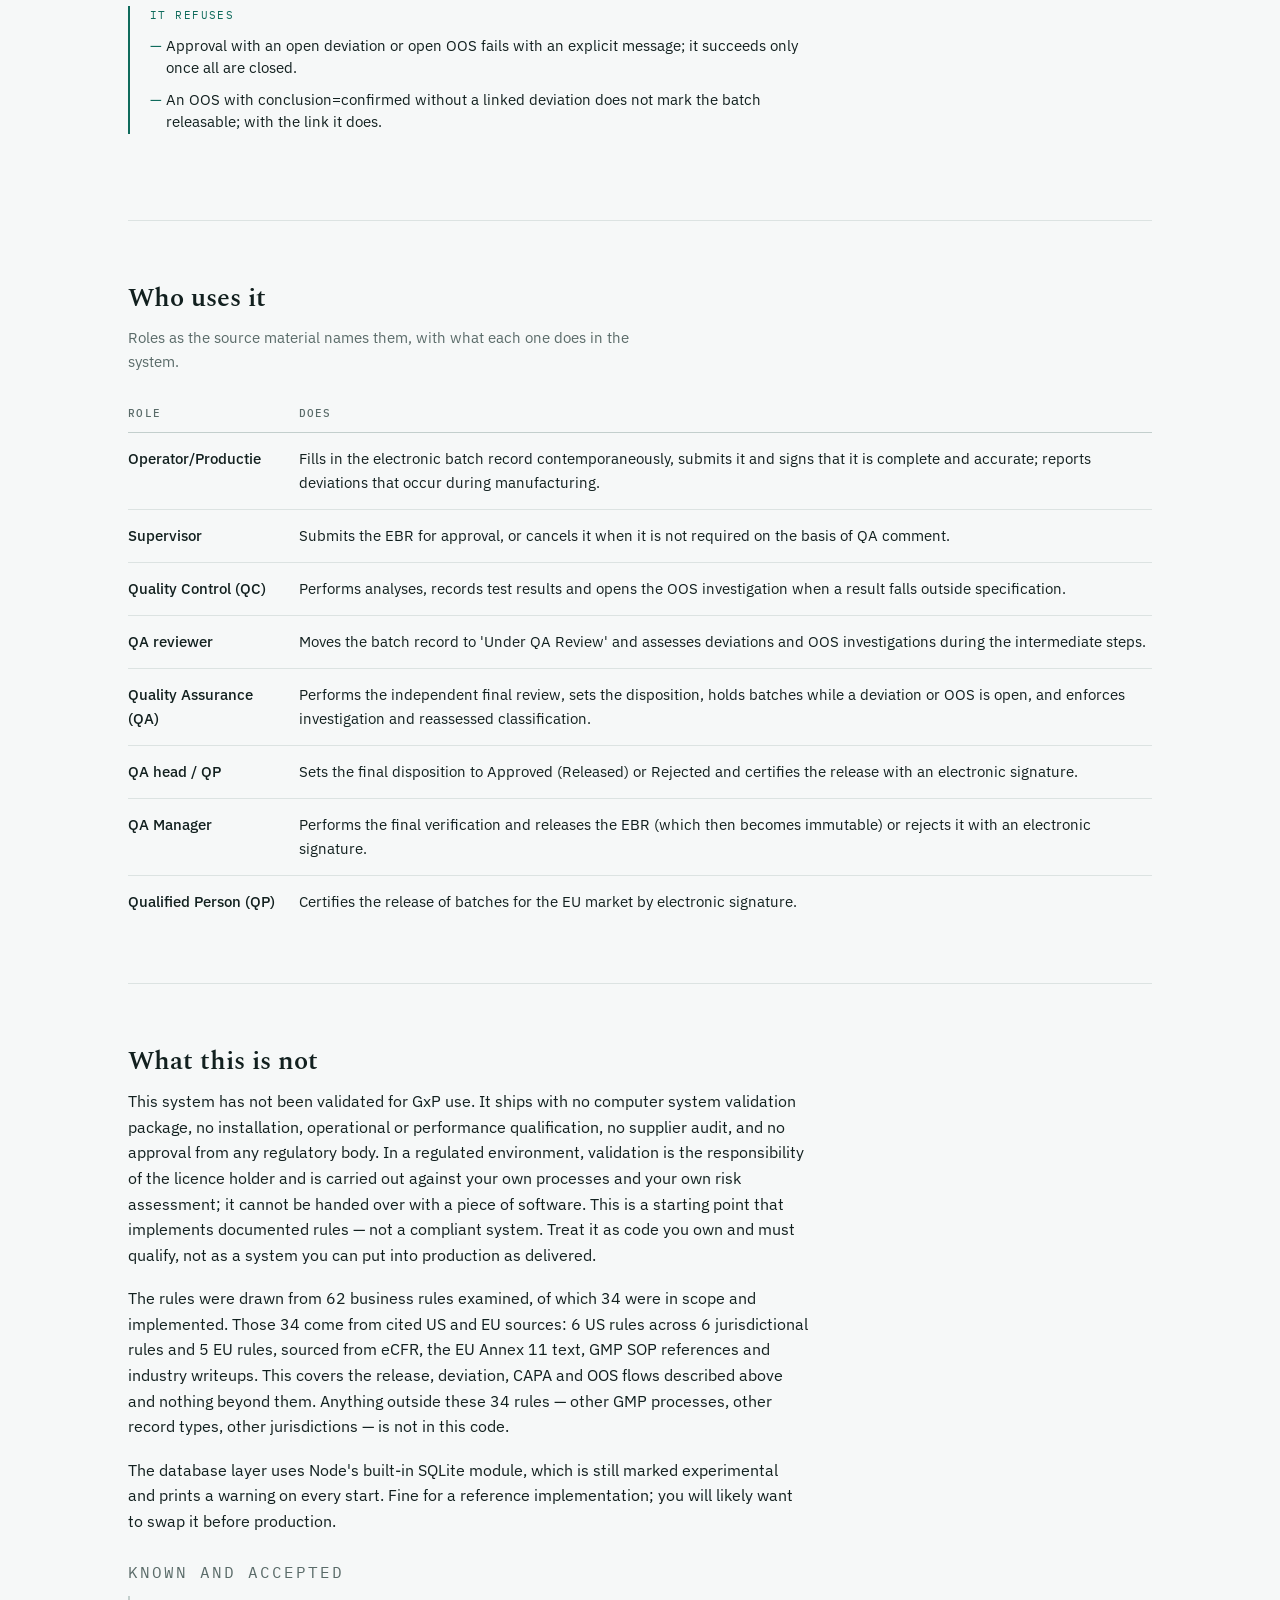
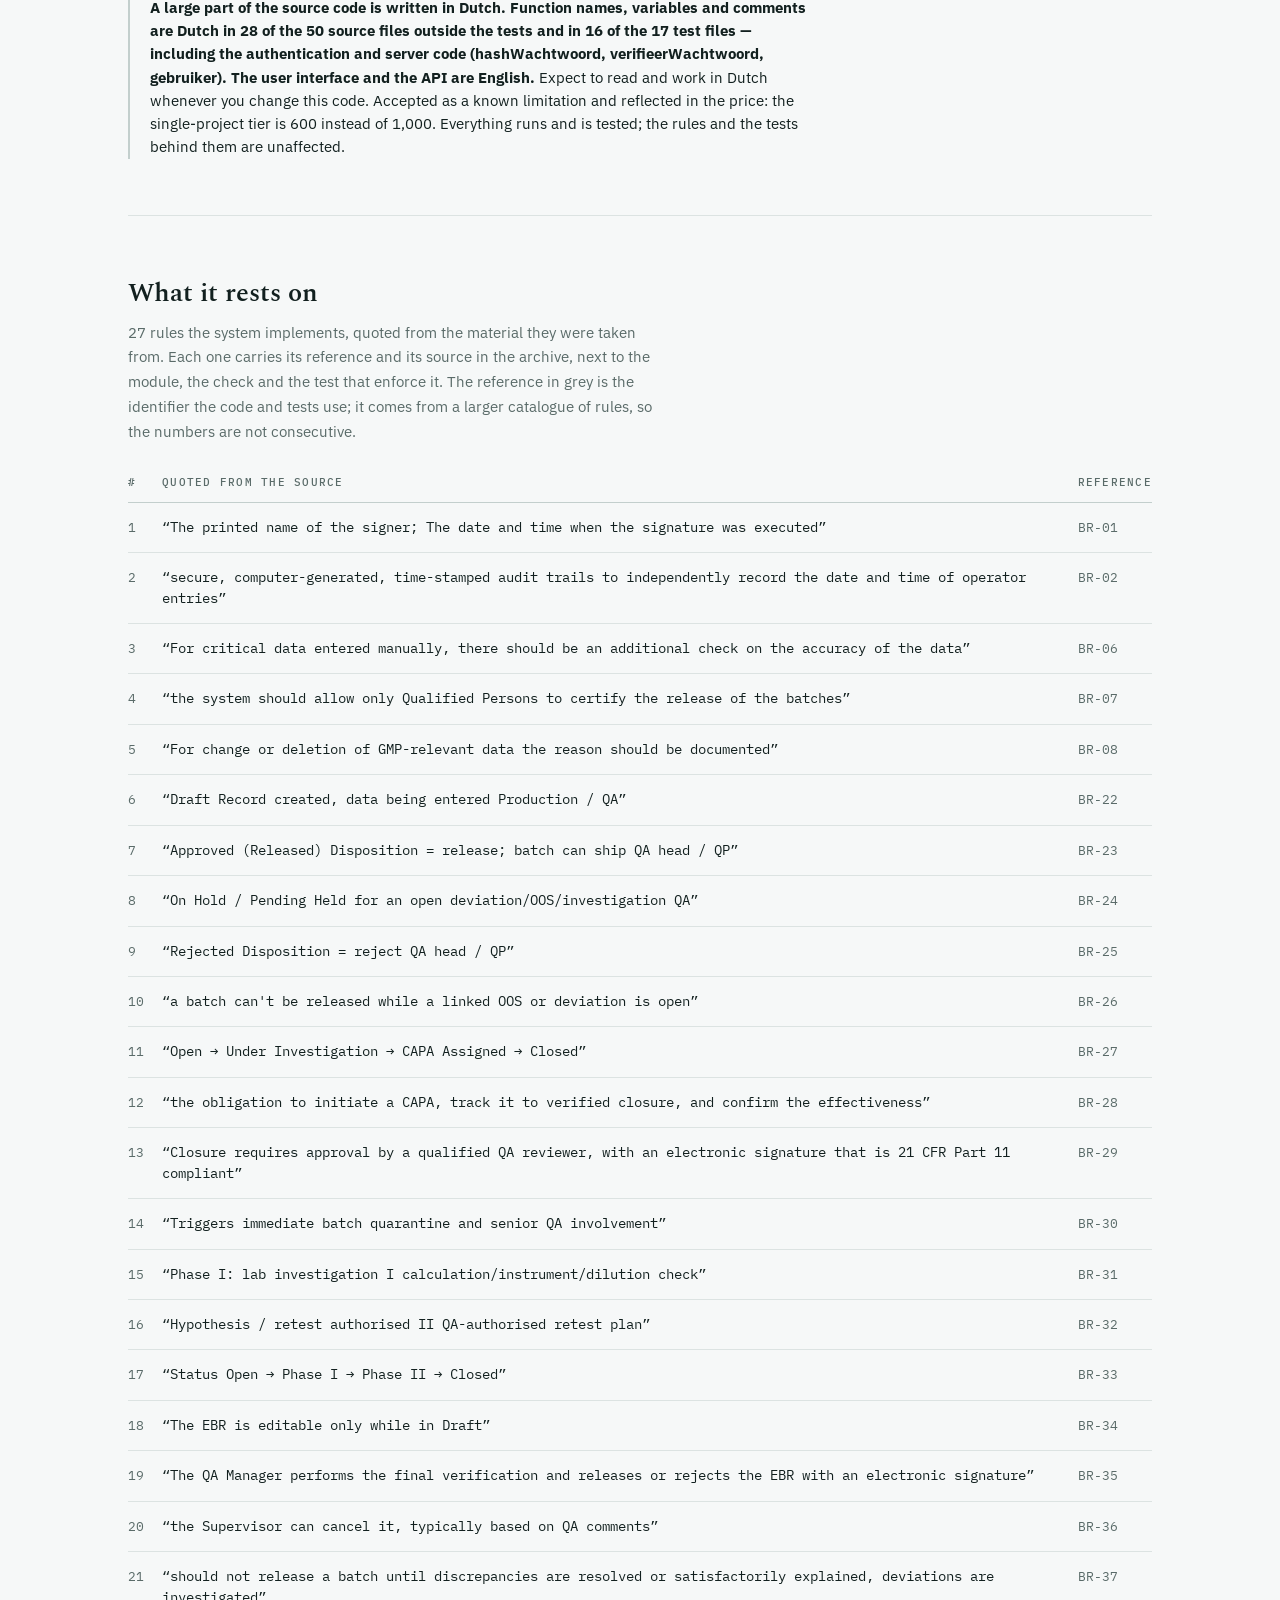
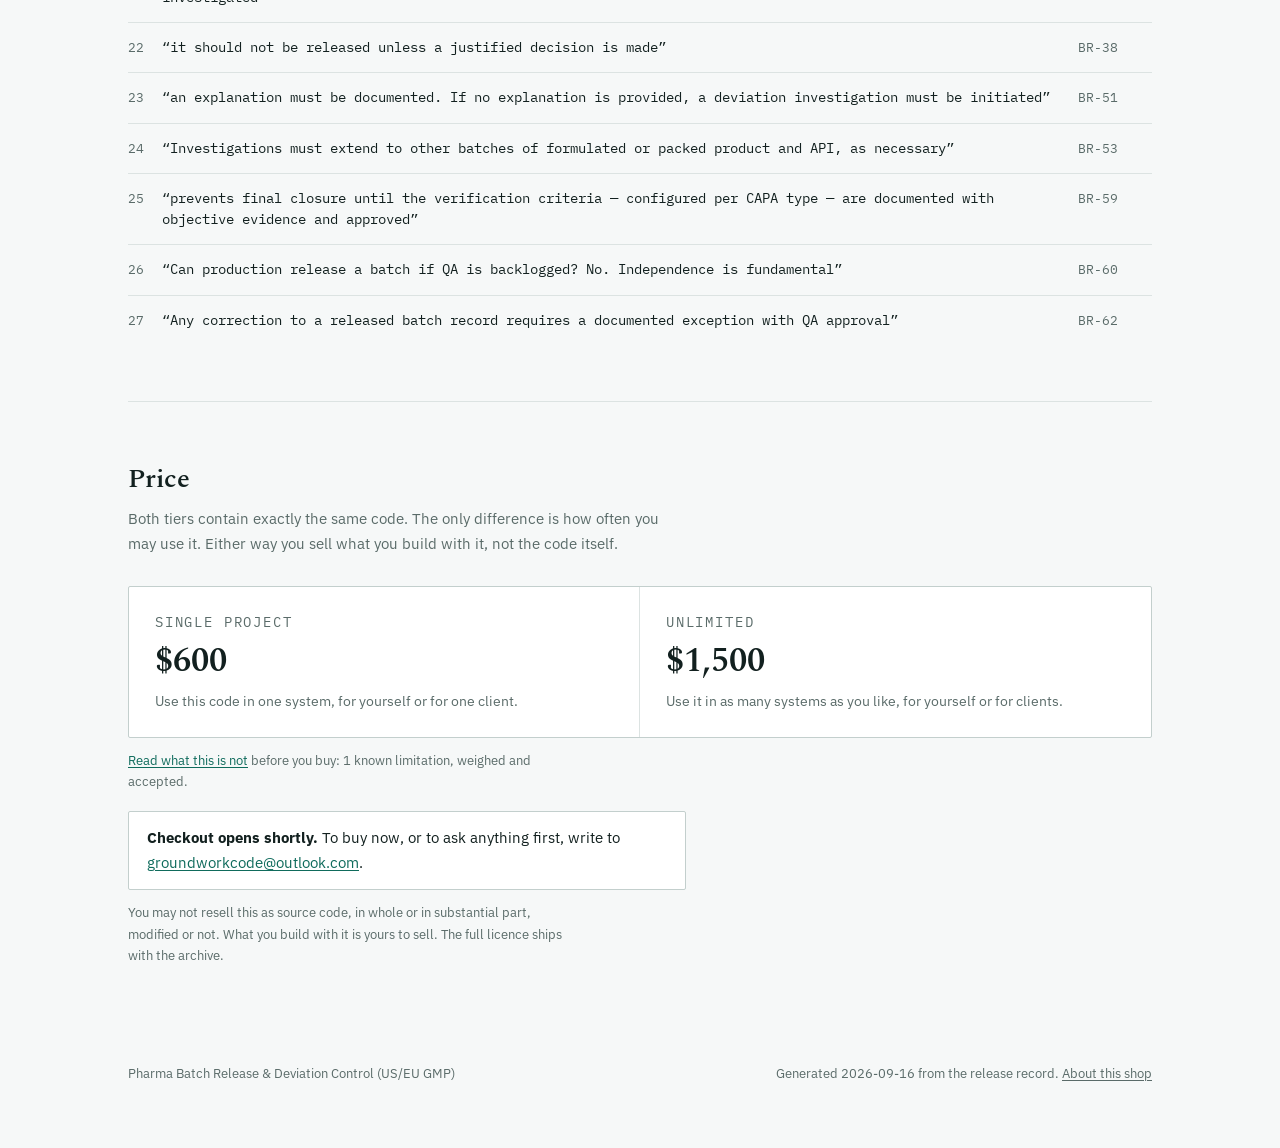
==== commit fb02be60: "Site build 2026-09-16" ====
--- a/erp-pharma-food-regulated/index.html
+++ b/erp-pharma-food-regulated/index.html
@@ -20,10 +20,10 @@
 <p class="eyebrow">Source code · US · EU</p>
 <h1>Pharma Batch Release &amp; Deviation Control (US/EU GMP)</h1>
 <p class="promise">Standalone batch release and deviation control that keeps a batch from shipping while anything is still open.</p>
-<div class="actions"><a class="btn btn-primary" href="https://pharma-batch-demo.onrender.com/" rel="noopener" target="_blank">Open the live demo</a><a class="btn btn-ghost" href="#rests">What it rests on</a></div>
+<div class="actions"><a class="btn btn-primary" href="https://pharma-batch-demo.onrender.com/" rel="noopener" target="_blank">Open the live demo</a><a class="btn btn-ghost" href="#rests">What it rests on</a><a class="btn btn-ghost" href="#price">Pricing</a></div>
 <p class="note">The demo runs on a free server and sleeps when idle, so the first load takes about a minute. Its data is wiped regularly.</p>
 <div class="signin"><p class="eyebrow">Sign in to the demo</p><p>Password for every account: <code>Demo-wachtwoord-1</code></p><ul><li><code>operator1</code> <span>Operator/Productie</span></li><li><code>qamanager1</code> <span>QA Manager</span></li><li><code>qahead1</code> <span>QA head / QP</span></li><li><code>qareviewer1</code> <span>QA reviewer</span></li><li><code>qp1</code> <span>Qualified Person (QP)</span></li><li><code>qa1</code> <span>Quality Assurance (QA)</span></li><li><code>qc1</code> <span>Quality Control (QC)</span></li><li><code>supervisor1</code> <span>Supervisor</span></li><li><code>demo</code></li></ul></div>
-<dl class="record"><div><dt>Released</dt><dd>2026-09-16</dd></div><div><dt>Jurisdictions</dt><dd>US, EU</dd></div><div><dt>Rules implemented</dt><dd>27</dd></div><div><dt>Process chains</dt><dd>6</dd></div></dl></header>
+<dl class="record"><div><dt>Released</dt><dd>2026-09-16</dd></div><div><dt>Jurisdictions</dt><dd>US, EU</dd></div><div><dt>Rules implemented</dt><dd>27</dd></div><div><dt>Process chains</dt><dd>6</dd></div><div><dt>Known limitations</dt><dd><a href="#limits">1</a></dd></div></dl></header>
 <figure class="beeld"><img src="screenshots/product.png" alt="The application, signed in" loading="lazy"><figcaption>The interface is deliberately plain. This is a reference implementation you extend, not a finished product — the work sits in the rules it enforces.</figcaption></figure>
 <section><h2>What it does</h2><div class="col">
 <p>This is source code that runs the fixed route of a manufacturing batch from draft to release or rejection, under US 21 CFR Part 11 and EU Annex 11 rules. It holds the Electronic Batch Record, the Batch Release Record, deviations, CAPAs and OOS investigations as separate but linked state machines, each with its own transitions and its own conditions for moving forward. Every signed step records a printed name, a date and time, and the meaning of the signature. Once a record is released it becomes immutable.</p>
@@ -71,7 +71,7 @@
 <tr><td class="rolename">QA Manager</td><td>Performs the final verification and releases the EBR (which then becomes immutable) or rejects it with an electronic signature.</td></tr>
 <tr><td class="rolename">Qualified Person (QP)</td><td>Certifies the release of batches for the EU market by electronic signature.</td></tr>
 </tbody></table></div></section>
-<section><h2>What this is not</h2><div class="limits">
+<section id="limits"><h2>What this is not</h2><div class="limits">
 <p>This system has not been validated for GxP use. It ships with no computer system validation package, no installation, operational or performance qualification, no supplier audit, and no approval from any regulatory body. In a regulated environment, validation is the responsibility of the licence holder and is carried out against your own processes and your own risk assessment; it cannot be handed over with a piece of software. This is a starting point that implements documented rules — not a compliant system. Treat it as code you own and must qualify, not as a system you can put into production as delivered.</p>
 <p>The rules were drawn from 62 business rules examined, of which 34 were in scope and implemented. Those 34 come from cited US and EU sources: 6 US rules across 6 jurisdictional rules and 5 EU rules, sourced from eCFR, the EU Annex 11 text, GMP SOP references and industry writeups. This covers the release, deviation, CAPA and OOS flows described above and nothing beyond them. Anything outside these 34 rules — other GMP processes, other record types, other jurisdictions — is not in this code.</p>
 <p>The database layer uses Node&#x27;s built-in SQLite module, which is still marked experimental and prints a warning on every start. Fine for a reference implementation; you will likely want to swap it before production.</p>
@@ -113,6 +113,7 @@
 <div class="tier"><p class="eyebrow">Single project</p><div class="amount">$600</div><p>Use this code in one system, for yourself or for one client.</p></div>
 <div class="tier"><p class="eyebrow">Unlimited</p><div class="amount">$1,500</div><p>Use it in as many systems as you like, for yourself or for clients.</p></div>
 </div>
+<p class="note"><a href="#limits">Read what this is not</a> before you buy: 1 known limitation, weighed and accepted.</p>
 <p class="shortly"><strong>Checkout opens shortly.</strong> To buy now, or to ask anything first, write to <a href="mailto:groundworkcode@outlook.com">groundworkcode@outlook.com</a>.</p>
 <p class="note">You may not resell this as source code, in whole or in substantial part, modified or not. What you build with it is yours to sell. The full licence ships with the archive.</p></section>
 </div>
